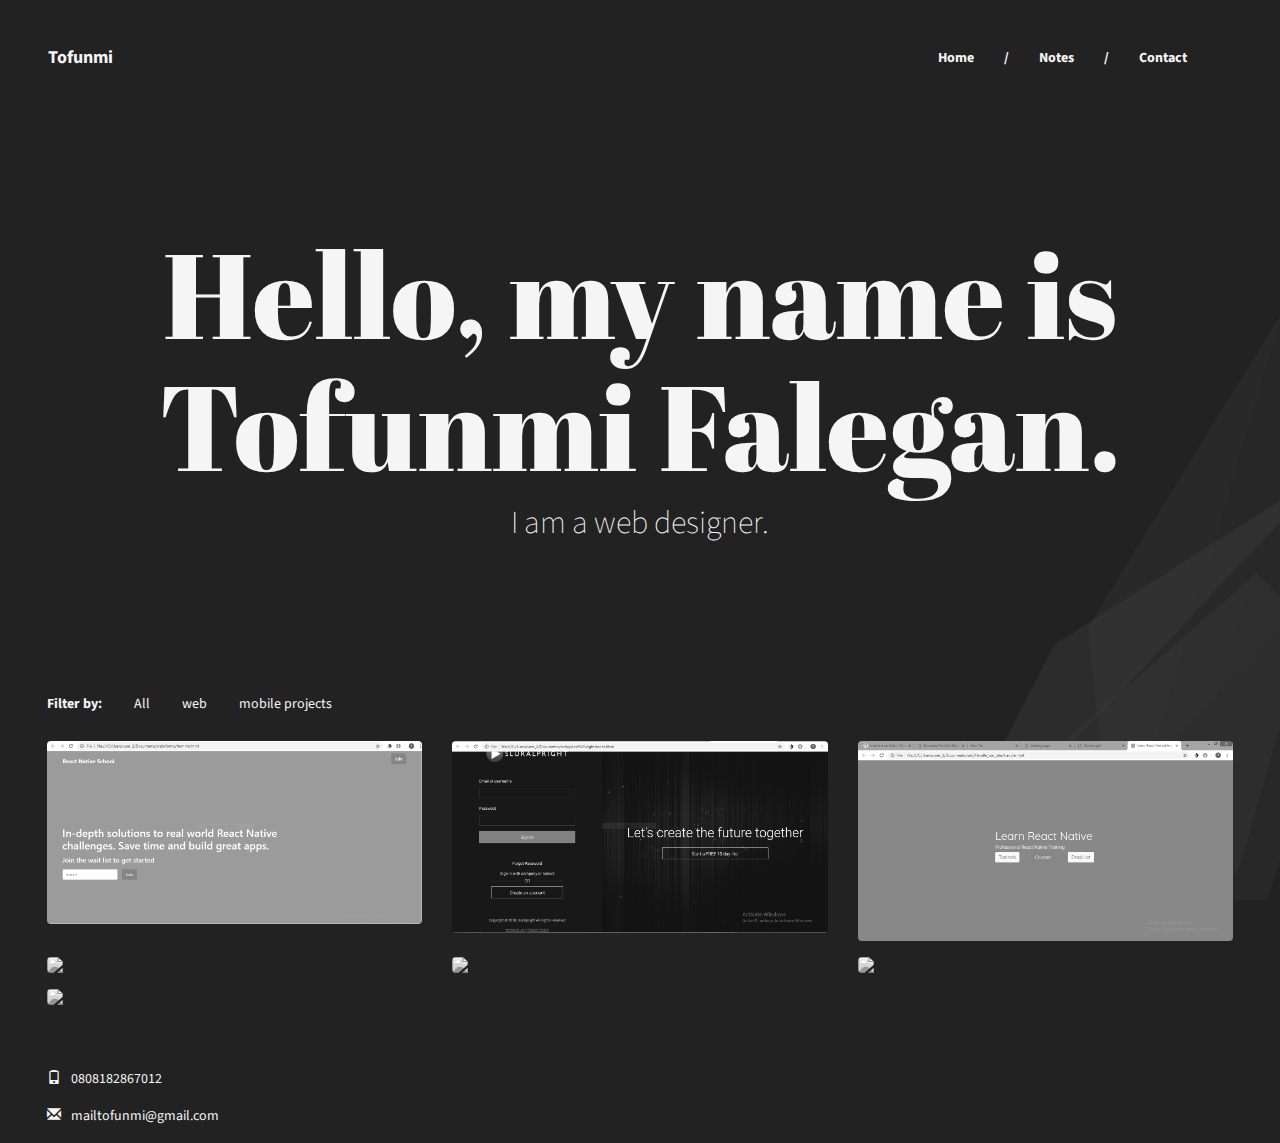
==== index.html @ 94520556 "first push" ====
<!DOCTYPE html>
<!--[if lt IE 7]>      <html class="no-js lt-ie9 lt-ie8 lt-ie7"> <![endif]-->
<!--[if IE 7]>         <html class="no-js lt-ie9 lt-ie8"> <![endif]-->
<!--[if IE 8]>         <html class="no-js lt-ie9"> <![endif]-->
<!--[if gt IE 8]><!-->
<html class="no-js">
<!--<![endif]-->

<head>
  <meta charset="utf-8">
  <meta http-equiv="X-UA-Compatible" content="IE=edge">
  <title>Bootstrap Portfolio Build | Home</title>
  <meta name="description" content="">
  <meta name="viewport" content="width=device-width, initial-scale=1">
  <link rel="stylesheet" href="bower_components/bootstrap/dist/css/bootstrap.min.css">
  <link rel="stylesheet" href="css/style.css">
  <script src="js/vendor/modernizr-2.6.2.min.js"></script>
</head>

<body>
  <!--[if lt IE 7]>
            <p class="browsehappy">You are using an <strong>outdated</strong> browser. Please <a href="http://browsehappy.com/">upgrade your browser</a> to improve your experience.</p>
        <![endif]-->


  <nav class="navbar" role="navigation">
    <div class="container-fluid">
      <!-- Brand and toggle get grouped for better mobile display -->
      <div class="navbar-header">
        <button type="button" class="navbar-toggle collapsed" data-toggle="collapse" data-target="#bs-example-navbar-collapse-1">
          <span class="sr-only">Toggle navigation</span>
          <span class="icon-bar"></span>
          <span class="icon-bar"></span>
          <span class="icon-bar"></span>
        </button>
        <a class="navbar-brand" href="index.html">
          Tofunmi
        </a>
      </div>

      <!-- Collect the nav links, forms, and other content for toggling -->
      <div class="collapse navbar-collapse" id="bs-example-navbar-collapse-1">
        <ul class="nav navbar-nav navbar-right">
          <li><a href="index.html">Home</a></li>
          <li><a href="blog.html">Notes</a></li>
          <li><a href="contact.html">Contact</a></li>
        </ul>
      </div><!-- /.navbar-collapse -->
    </div><!-- /.container-fluid -->
  </nav>

  <div class="container-fluid text-center">
    <div class="jumbotron">
      <div class="row">
        <div class="col-md-10 col-md-offset-1">
          <h1>
            Hello, my name is Tofunmi Falegan.
          </h1>
          <p class="lead">
            I am a web designer.
          </p>
        </div>
      </div>
    </div>
  </div>

  <div class="filterable-portfolio container-fluid">

    <div class="row">
      <div class="col-md-12">
        <ul class="nav nav-pills portfolio-filter">
          <li class="portfolio-title">
            Filter by:
          </li>
          <li role="presentation">
            <a href="#" data-filter='*'>All</a>
          </li>
          <li role="presentation" >
            <a href="#" data-filter=".web">web</a>
          </li>
          <li role="presentation" >
            <a href="#" data-filter=".mobile">mobile projects</a>
          </li>
        </ul>
      </div>
    </div>

    <div class="portfolio-items row">

      <figure class="portfolio-item col-sm-4 item web">
        <a href="#">
          <img src="./img/first.PNG" class="img-responsive">
        </a>
      </figure>
      <figure class="portfolio-item col-sm-4 item web">
        <a href="#">
          <img src="./img/Capture.PNG" class="img-responsive">
        </a>
      </figure>
      <figure class="portfolio-item col-sm-4 item web">
        <a href="#">
          <img src="./img/third.PNG" class="img-responsive">
        </a>
      </figure>
      <figure class="portfolio-item col-sm-4 item mobile">
        <a href="#">
          <img src="./img/1.PNG" class="img-responsive">
        </a>
      </figure>
           <figure class="portfolio-item col-sm-4 item mobile">
        <a href="#">
          <img src="./img/3.PNG" class="img-responsive">
        </a>
      </figure>   
         <figure class="portfolio-item col-sm-4 item mobile">
        <a href="#">
          <img src="./img/4.PNG" class="img-responsive">
        </a>
      </figure>      <figure class="portfolio-item col-sm-4 item mobile">
        <a href="#">
          <img src="./img/5.PNG" class="img-responsive">
        </a>
      </figure>
    </div>

  </div>


  <footer class="container-fluid site-footer">
    <div class="row">
      <div class="col-md-12">

        <p>
          <span class="glyphicon glyphicon-phone" aria-hidden="true"></span> 0808182867012
        </p>
        <p>
          <span class="glyphicon glyphicon-envelope" aria-hidden="true"></span> mailtofunmi@gmail.com
        </p>

      </div>
    </div>
  </footer>


  <script src="http://ajax.googleapis.com/ajax/libs/jquery/1.10.2/jquery.min.js"></script>
  <script>
    window.jQuery || document.write('<script src="js/vendor/jquery-1.10.2.min.js"><\/script>')
  </script>
  <script src="bower_components/bootstrap/dist/js/bootstrap.min.js"></script>
  <script src="bower_components/isotope/dist/isotope.pkgd.min.js"></script>
  <script src="js/plugins.js"></script>
  <script src="js/main.js"></script>
</body>

</html>
---- css/style.css ----
@import 'main.css';
@import url("http://fonts.googleapis.com/css?family=Source+Sans+Pro:400,600,700");
@import url("http://fonts.googleapis.com/css?family=Abril+Fatface");
.navbar .navbar-brand,
.navbar .navbar-nav > li > a,
.filterable-portfolio .nav-pills a,
.portfolio-item img,
.posts .post img,
.posts .post-excerpt .post-meta a,
.recent-projects img {
  -webkit-transition: all 200ms ease;
          transition: all 200ms ease;
}
html {
  padding: 2rem;
  background: currentcolor url("../img/abstract-bg.svg") right bottom no-repeat;
  height: 100%;
  background-attachment: fixed;
  overflow-y: scroll;
}
body {
  background: none;
  font-family: 'Source Sans Pro', sans-serif;
  line-height: 1.5;
  color: #f5f5f5;
}
h1,
h2,
h3 {
  font-family: 'Abril Fatface', cursive;
  color: #fff;
}
h1,
h2,
h3,
h4,
h5,
h6 {
  margin-top: 0;
}
p {
  margin-bottom: 1rem;
}

.navbar .navbar-brand,
.navbar .navbar-nav > li > a {
  color: #f5f5f5;
  font-weight: bold;
}
.navbar .navbar-brand:hover,
.navbar .navbar-nav > li > a:hover {
  color: #4e9af3;
  background: none;
}
.navbar-nav > li > a:after {
  content: '/';
  margin-left: 30px;
  color: #f5f5f5;
}
.navbar-nav > li:last-child > a:after {
  content: '';
}
.navbar-toggle {
  background: #111;
}
.navbar-toggle .icon-bar {
  background: #f5f5f5;
}
@media (max-width: 768px) {
  .navbar-nav > li > a {
    background: #111;
    border-radius: 4px;
    margin-bottom: 3px;
  }
}
@media (max-width: 768px) {
  .navbar-nav > li > a:after {
    content: '';
  }
}

.container-fluid .jumbotron {
  padding-left: 0;
  padding-right: 0;
}
.jumbotron {
  background: none;
  margin-top: 75px;
  margin-bottom: 75px;
}
.jumbotron h1 {
  font-size: 120px;
}
.jumbotron .lead {
  font-size: 32px;
}
@media (max-width: 992px) {
  .jumbotron h1 {
    font-size: 72px;
  }
}
@media (max-width: 768px) {
  .jumbotron h1 {
    font-size: 40px;
  }
  .jumbotron .lead {
    font-size: 20px;
  }
}

.portfolio-title {
  padding: 10px 15px;
  padding-left: 0;
  font-weight: bold;
}
.nav-pills>li.active>a,
.nav-pills>li.active>a:hover,
.nav-pills>li.active>a:focus {
  background: #111;
  color: #f5f5f5;
}
.nav-pills a {
  color: #f5f5f5;
}
.nav>li>a:hover, .nav>li>a:focus {
  background: none;
  color: #4e9af3;
}
.filterable-portfolio .nav-pills {
  margin-bottom: 1rem;
}

.portfolio-item {
  margin-bottom: 1rem;
}
.portfolio-item img {
  border-radius: 4px;
  -webkit-filter: grayscale(100%);
          filter: grayscale(100%);
}
.portfolio-item:hover img {
  box-shadow: 0 0 0 5px rgba(0,0,0,0.05);
  -webkit-filter: grayscale(50%);
          filter: grayscale(50%);
}
.filterable-portfolio {
  margin-bottom: 3rem;
}


.posts {
  margin-bottom: 3rem;
}
.post {
  margin-bottom: 1rem;
}
.post img {
  border-radius: 4px;
  -webkit-filter: grayscale(100%);
          filter: grayscale(100%);
  margin-bottom: 1rem;
}
.post:hover img {
  -webkit-filter: grayscale(50%);
          filter: grayscale(50%);
}
.post-excerpt header h3 {
  margin-bottom: 0.25rem;
}
.post-excerpt header a {
  color: #f5f5f5;
}
.post-excerpt header a:hover {
  text-decoration: none;
}
.post-excerpt .post-meta {
  color: #838383;
}
.post-excerpt .post-meta a {
  color: #838383;
  border-bottom: 1px dotted #111;
}
.post-excerpt .post-meta a:hover {
  color: #c1c1c1;
  border-bottom: 0;
}

.sidebar {
  margin-bottom: 1rem;
}
.sidebar .widget {
  margin-bottom: 3rem;
}
.sidebar ul {
  padding: 0;
  list-style: none;
}
.sidebar li {
  margin-bottom: 0.5rem;
}
.sidebar li a {
  color: #696969;
}
.sidebar li a:hover {
  text-decoration: none;
  border-bottom: 1px dotted #838383;
}
.recent-projects li {
  margin-bottom: 1rem;
}
.recent-projects img {
  border-radius: 4px;
  -webkit-filter: grayscale(100%);
          filter: grayscale(100%);
}
.recent-projects img:hover {
  -webkit-filter: grayscale(50%);
          filter: grayscale(50%);
}

.contact-form {
  background: #111;
  padding-top: 1em;
  padding-bottom: 1em;
  border-radius: 4px;
  margin-bottom: 3rem;
}

a {
  color: #4e9af3;
}

.site-footer {
  margin-bottom: 3rem;
}
.site-footer span {
  margin-right: 0.5em;
}
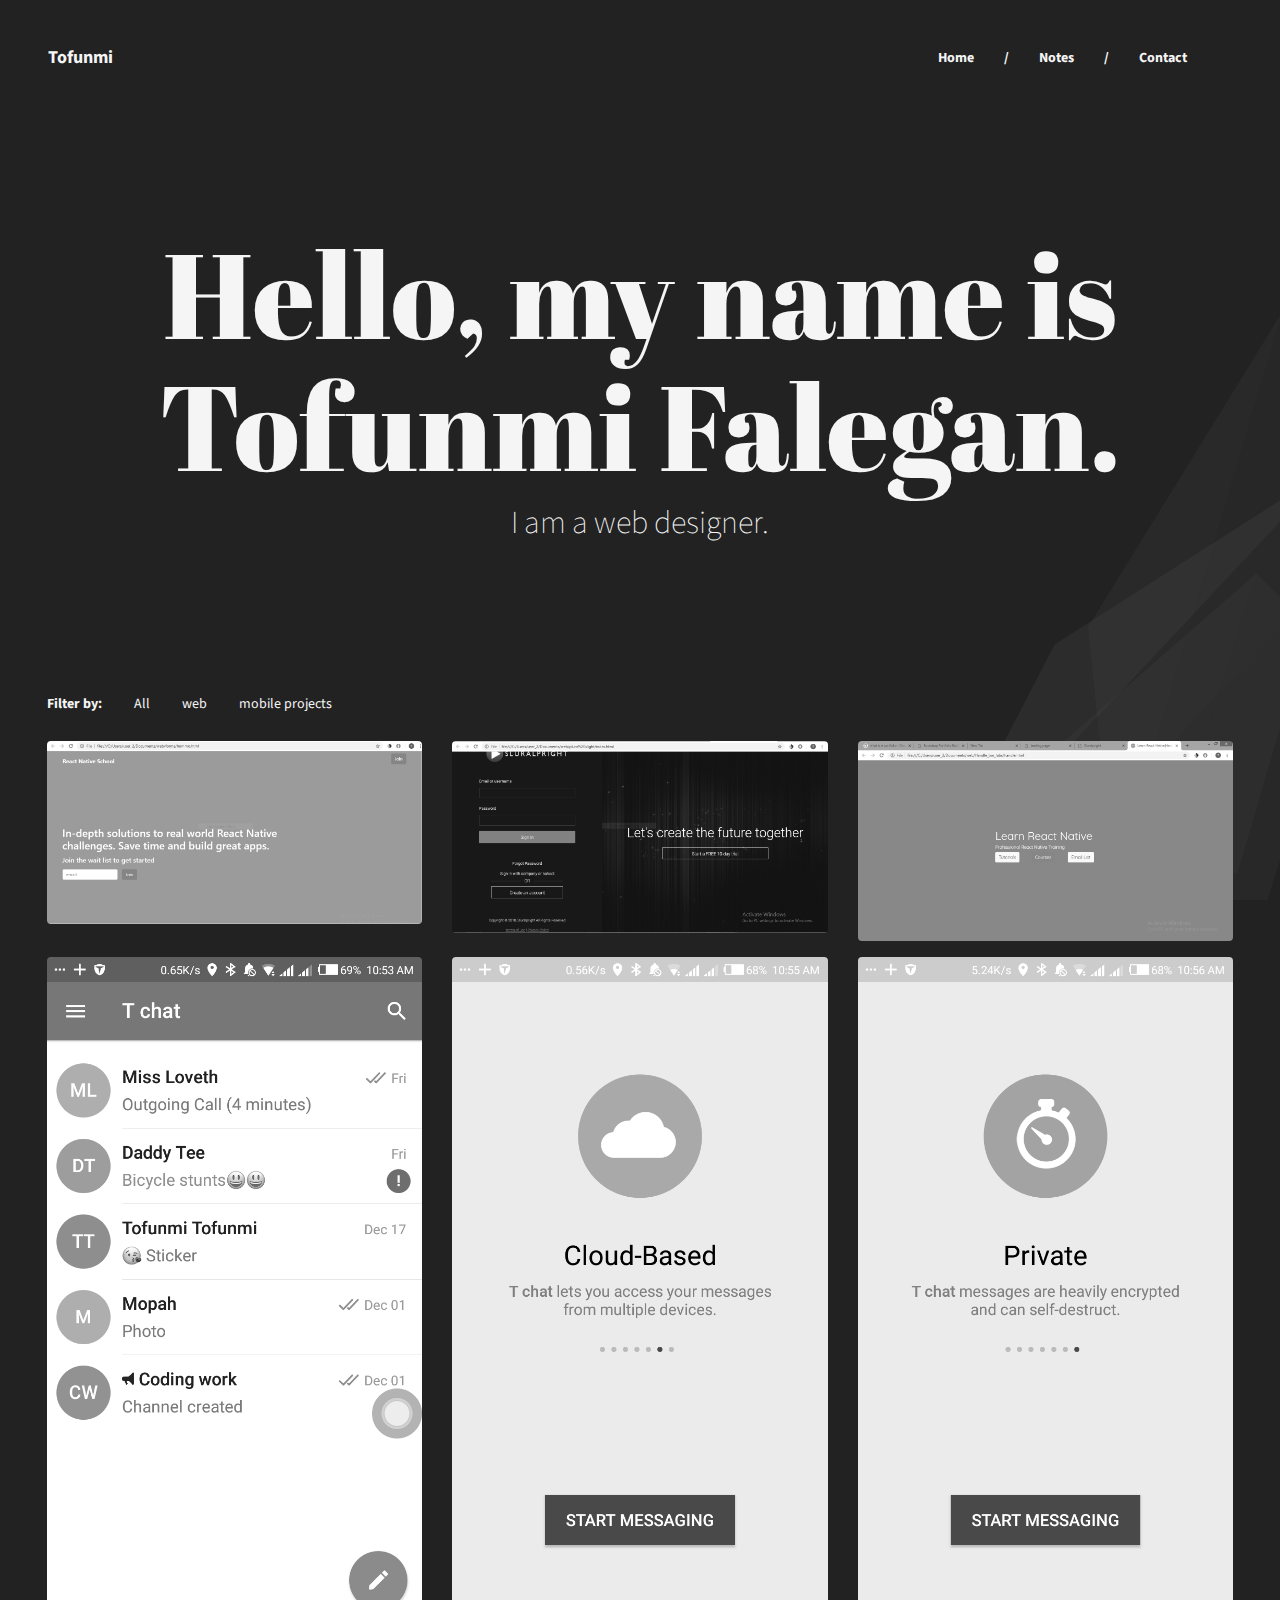
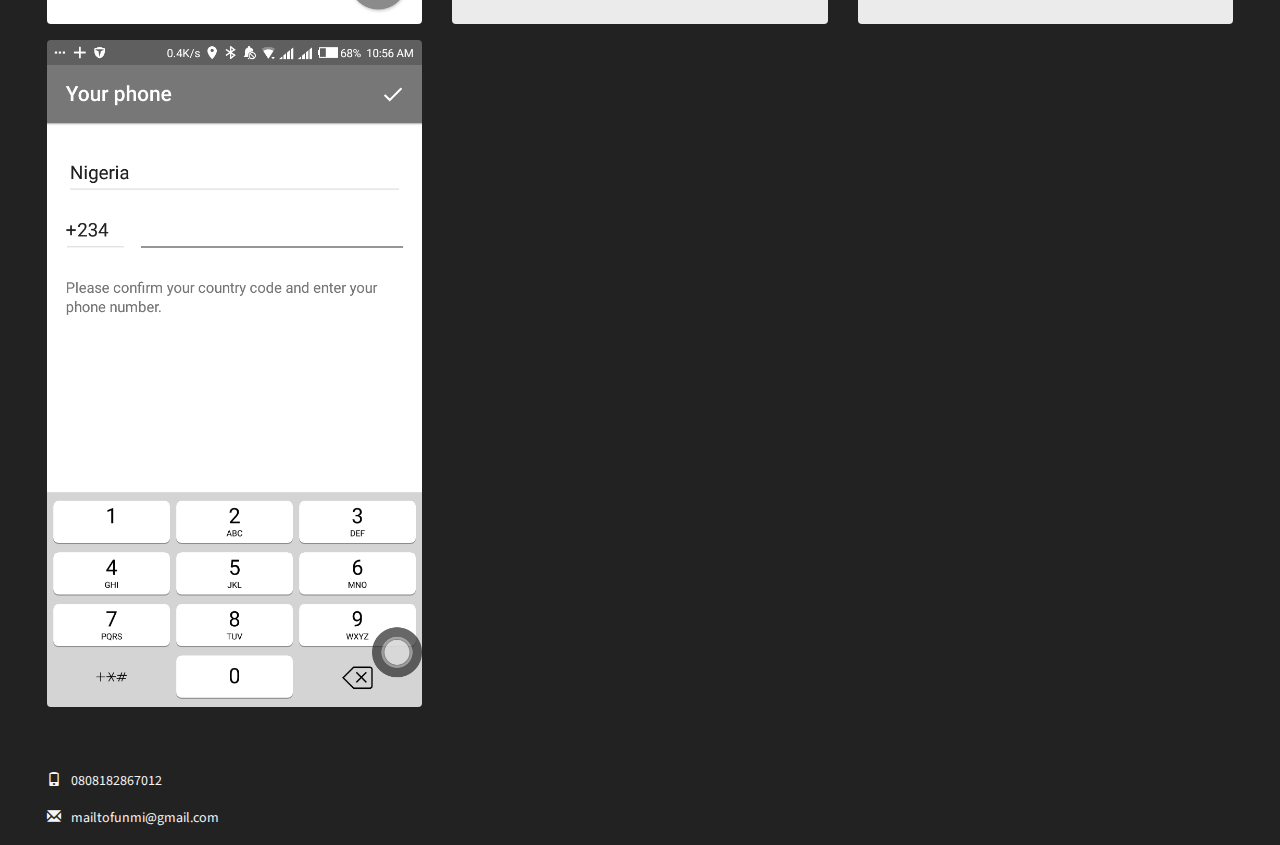
==== commit 8f879ce2: "fix images and font" ====
--- a/index.html
+++ b/index.html
@@ -104,21 +104,21 @@
       </figure>
       <figure class="portfolio-item col-sm-4 item mobile">
         <a href="#">
-          <img src="./img/1.PNG" class="img-responsive">
+          <img src="./img/1.png" class="img-responsive">
         </a>
       </figure>
            <figure class="portfolio-item col-sm-4 item mobile">
         <a href="#">
-          <img src="./img/3.PNG" class="img-responsive">
+          <img src="./img/3.png" class="img-responsive">
         </a>
       </figure>   
          <figure class="portfolio-item col-sm-4 item mobile">
         <a href="#">
-          <img src="./img/4.PNG" class="img-responsive">
+          <img src="./img/4.png" class="img-responsive">
         </a>
       </figure>      <figure class="portfolio-item col-sm-4 item mobile">
         <a href="#">
-          <img src="./img/5.PNG" class="img-responsive">
+          <img src="./img/5.png" class="img-responsive">
         </a>
       </figure>
     </div>
--- a/css/style.css
+++ b/css/style.css
@@ -27,7 +27,7 @@
 h1,
 h2,
 h3 {
-  font-family: 'Abril Fatface', cursive;
+  font-family: 'Abril Fatface', sans-serif;
   color: #fff;
 }
 h1,
